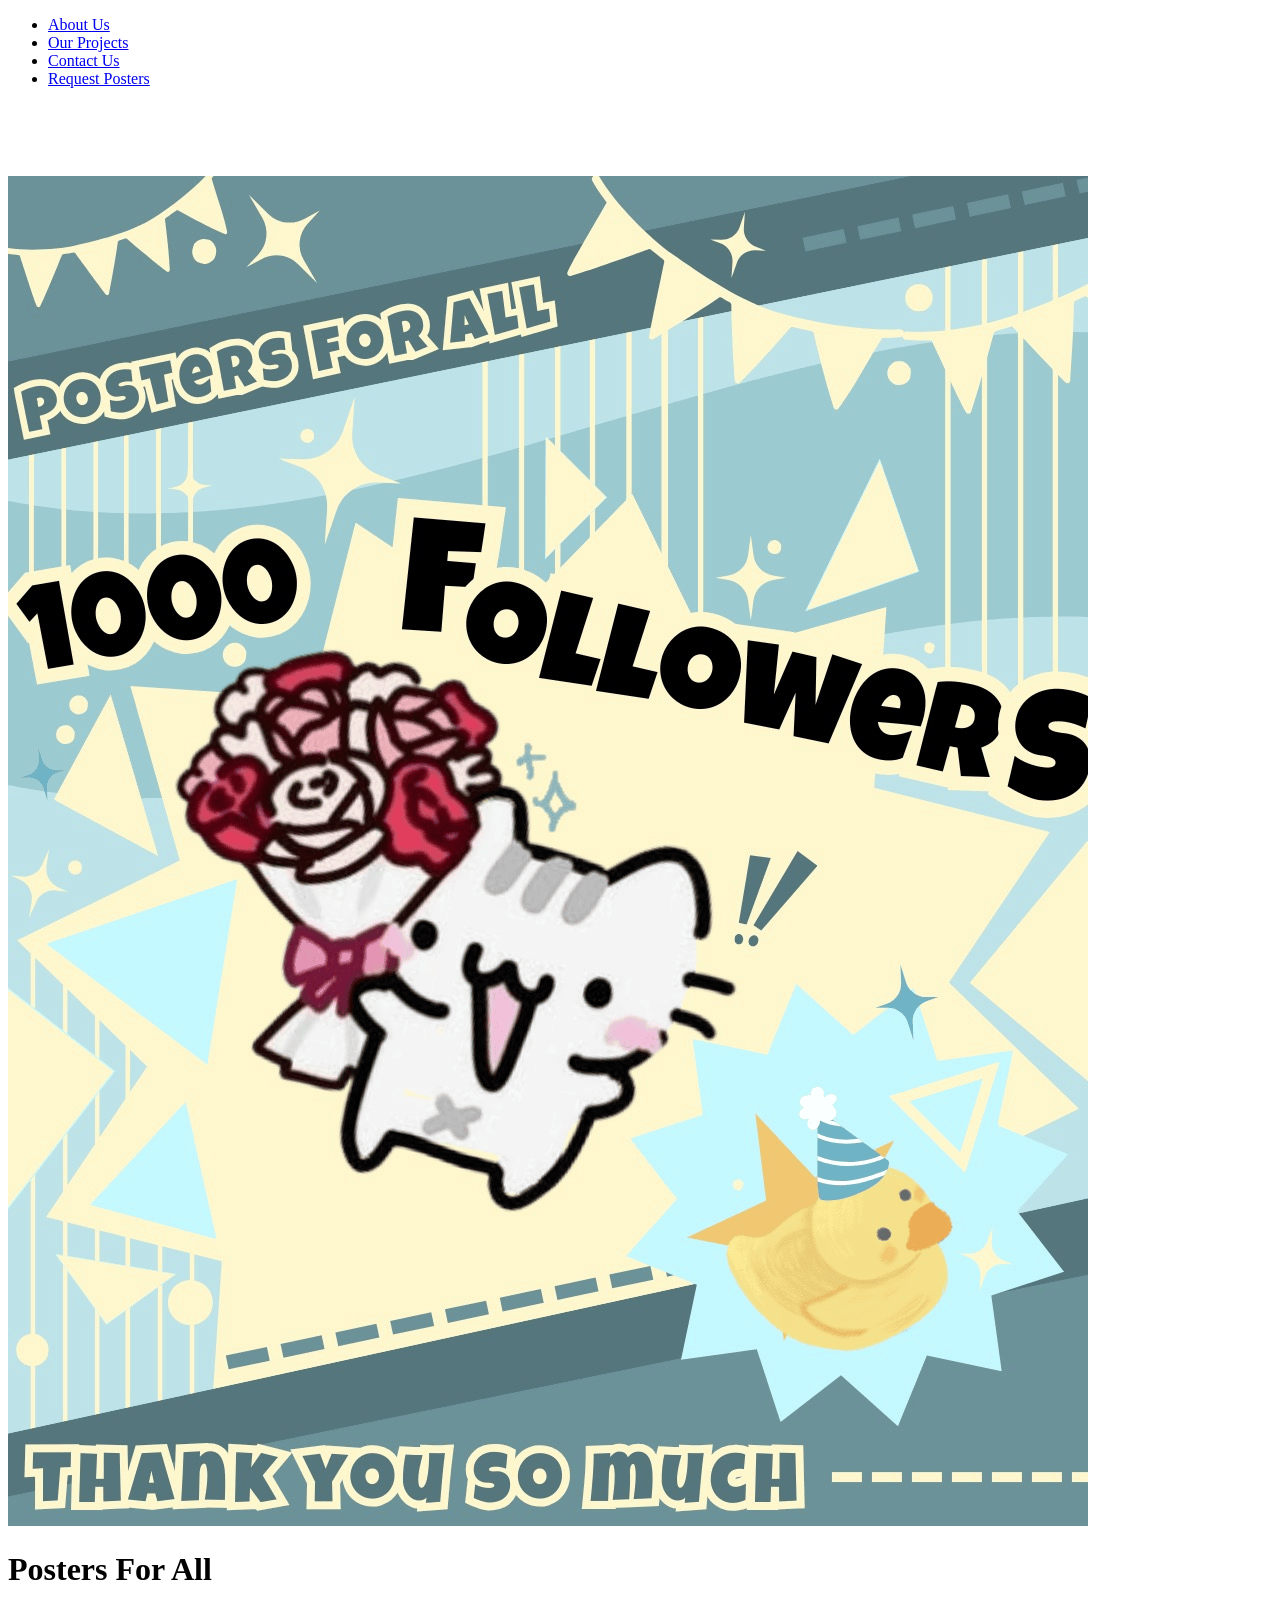
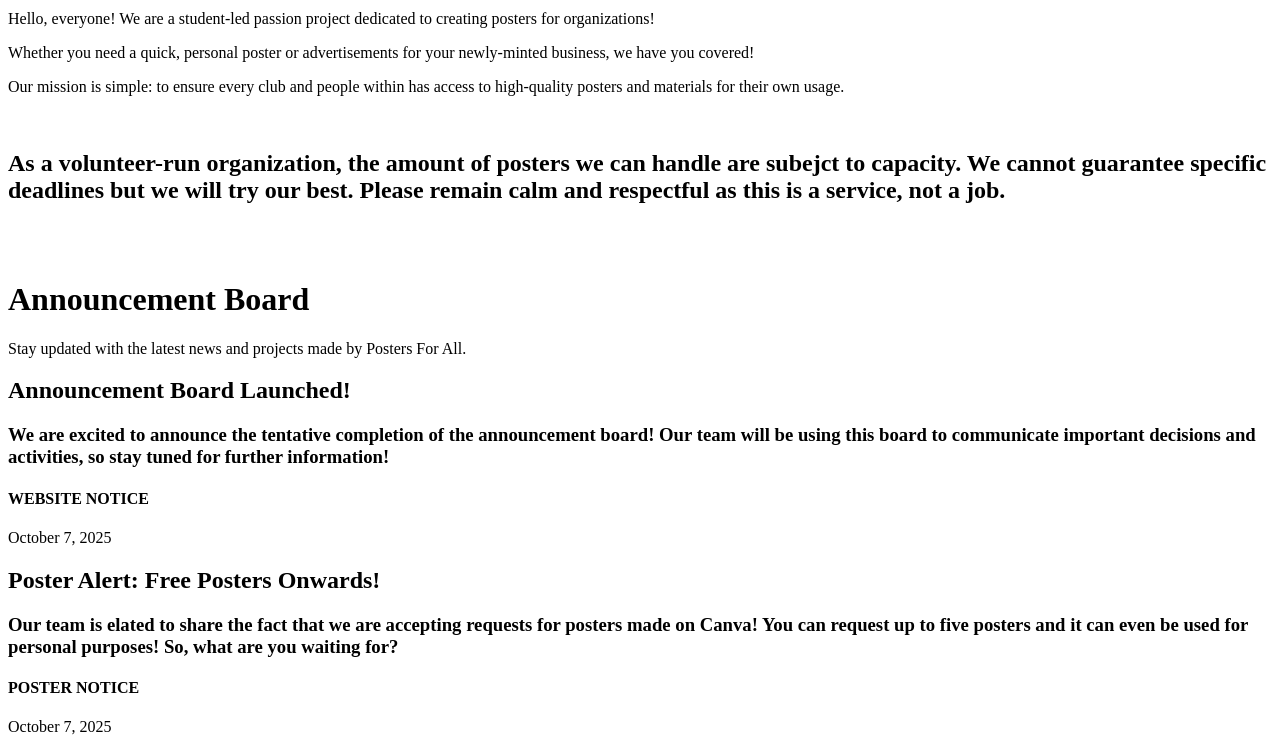
==== index.html @ 07c13b40 "gave important notice 5/29/26" ====
<!DOCTYPE html>
<html>
	<head>
		<title>Posters for All: Main</title>
		<link rel="stylesheet" href="css/styles.css">
		
		<meta charset="UTF-8">
		<meta name="description" content="A student-led project dedicated to creating posters for organizations!">
		<meta name="keywords" content="posters, project, posters for all, PostersForAll, free">
		<meta name="author" content="Posters For All">
		<meta name="viewport" content="width=device-width, initial-scale=1.0">
	</head>
	<body>
		<!-- NAVIGATIONAL BAR -->
		<div class = "main">
			<div class="navbar">
				<ul>
					<li><a href="index.html">About Us</a></li>
					<li><a href="projects.html">Our Projects</a></li>
					<li><a href="https://mail.google.com/mail/u/0/?fs=1&tf=cm&source=mailto&to=projectsfourall@gmail.com">Contact Us</a></li>
					<li><a href="https://docs.google.com/forms/d/e/1FAIpQLSc5Vnbk7p_hAK4swbmTnZWbm6JPAMnyvEiE0OnA5F0y22lorQ/viewform?fbclid=PAZXh0bgNhZW0CMTEAAacPKFKGnSz0rdnhBgEaO9XksK6mU_khh0fk0UAePi_sLjSdBiZ7N71Q8xDRUQ_aem__oYP1B9B2bLLiI9je4GeLw&pli=1">Request Posters</a></li>
				</ul>
			</div>
			<br> <br> <br> <br>
			<div class="imgtext">
				<div class="img-frame">
					<img src="images/indexTop.png" alt="A well-made poster detailing a crochet business.">
				</div>
				<div class="text-content">
					<h1> Posters For All </h1>
					<p> Hello, everyone! We are a student-led passion project dedicated to creating posters for organizations! </p>
					<p> Whether you need a quick, personal poster or advertisements for your newly-minted business, we have you covered! </p>
					<p> Our mission is simple: to ensure every club and people within has access to high-quality posters and materials for their own usage. </p>
					<br>
					<h2> As a volunteer-run organization, the amount of posters we can handle are subejct to capacity. We cannot guarantee specific deadlines but we will try our best. Please remain calm and respectful as this is a service, not a job.</h2>
				</div>
			</div>
			<br> <br>
			<div class="announcements">
				<div class="heading">
					<h1> Announcement Board </h1>
					<p> Stay updated with the latest news and projects made by Posters For All.</p>
				</div>
				<div class="announcement-list">
					<div class="frame">
						<h2> Announcement Board Launched!</h2>
						<h3> We are excited to announce the tentative completion of the announcement board! Our team will be using this board to communicate important decisions and activities, so stay tuned for further information!</h3>
						<div class="info">
							<h4 class = "one"> WEBSITE NOTICE </h4>
							<p> October 7, 2025 </p>
						</div>
					</div>
					<div class="frame">
						<h2> Poster Alert: Free Posters Onwards!</h2>
						<h3> Our team is elated to share the fact that we are accepting requests for posters made on Canva! You can request up to five posters and it can even be used for personal purposes! So, what are you waiting for?</h3>
						<div class="info">
							<h4 class = "two"> POSTER NOTICE </h4>
							<p> October 7, 2025 </p>
						</div>
					</div>
				</div>
			</div>
		</div>
	</body>
</html>
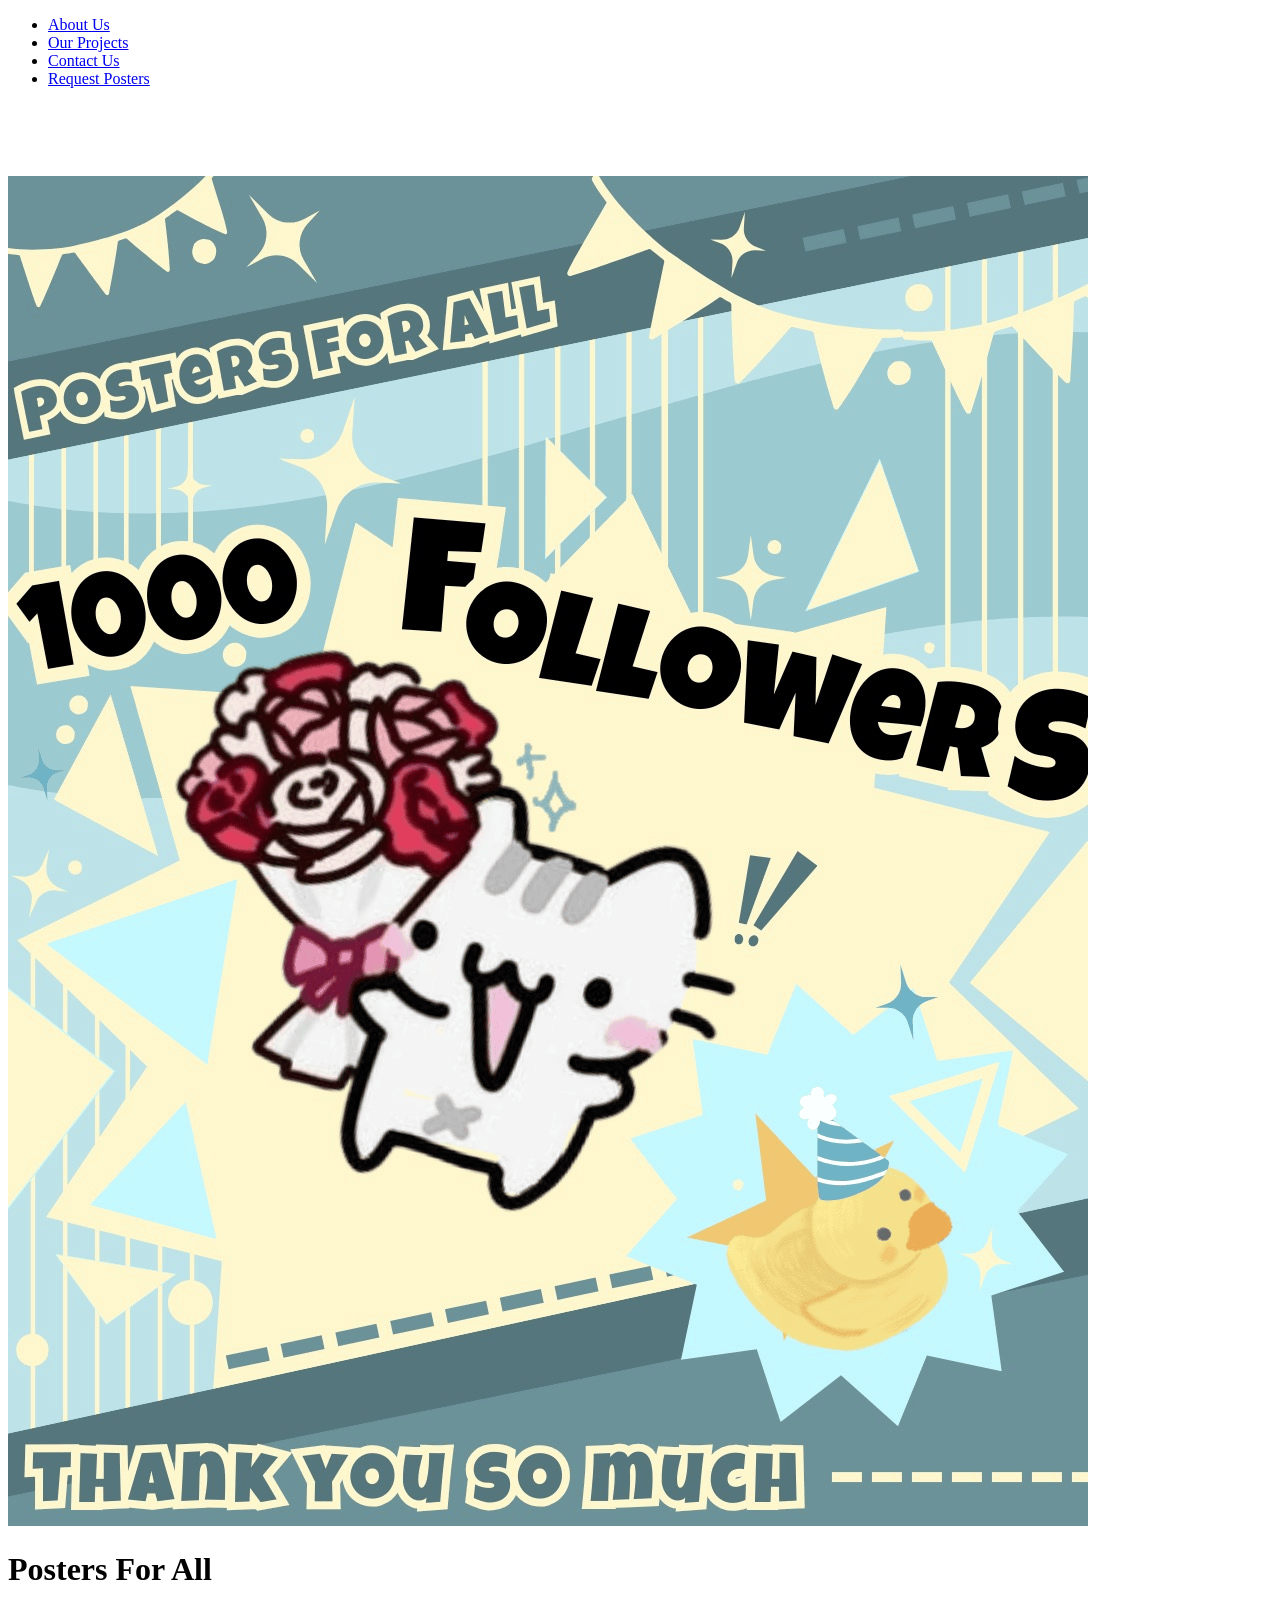
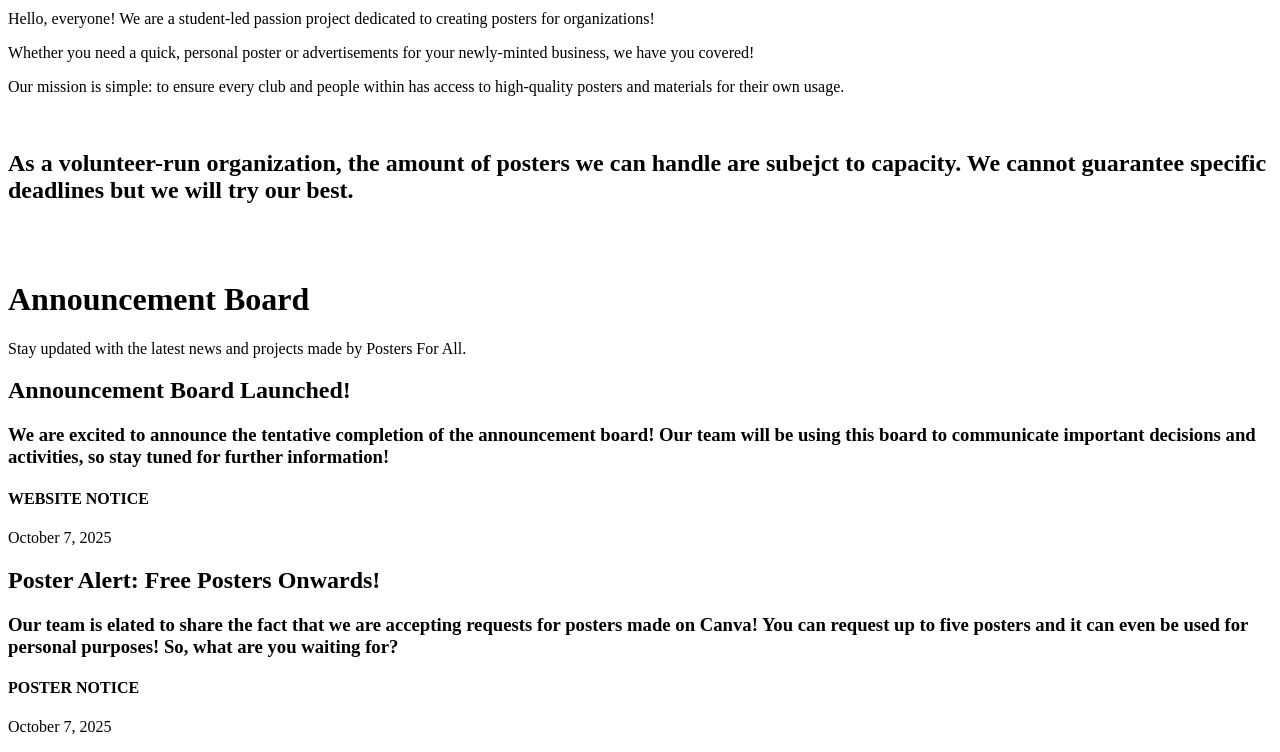
==== commit f7fd303b: "gave important notice 5/29/26" ====
--- a/index.html
+++ b/index.html
@@ -31,10 +31,10 @@
 					<p> Hello, everyone! We are a student-led passion project dedicated to creating posters for organizations! </p>
 					<p> Whether you need a quick, personal poster or advertisements for your newly-minted business, we have you covered! </p>
 					<p> Our mission is simple: to ensure every club and people within has access to high-quality posters and materials for their own usage. </p>
-					<br>
-					<h2> As a volunteer-run organization, the amount of posters we can handle are subejct to capacity. We cannot guarantee specific deadlines but we will try our best. Please remain calm and respectful as this is a service, not a job.</h2>
 				</div>
 			</div>
+			<br>
+			<h2> As a volunteer-run organization, the amount of posters we can handle are subejct to capacity. We cannot guarantee specific deadlines but we will try our best.</h2>
 			<br> <br>
 			<div class="announcements">
 				<div class="heading">
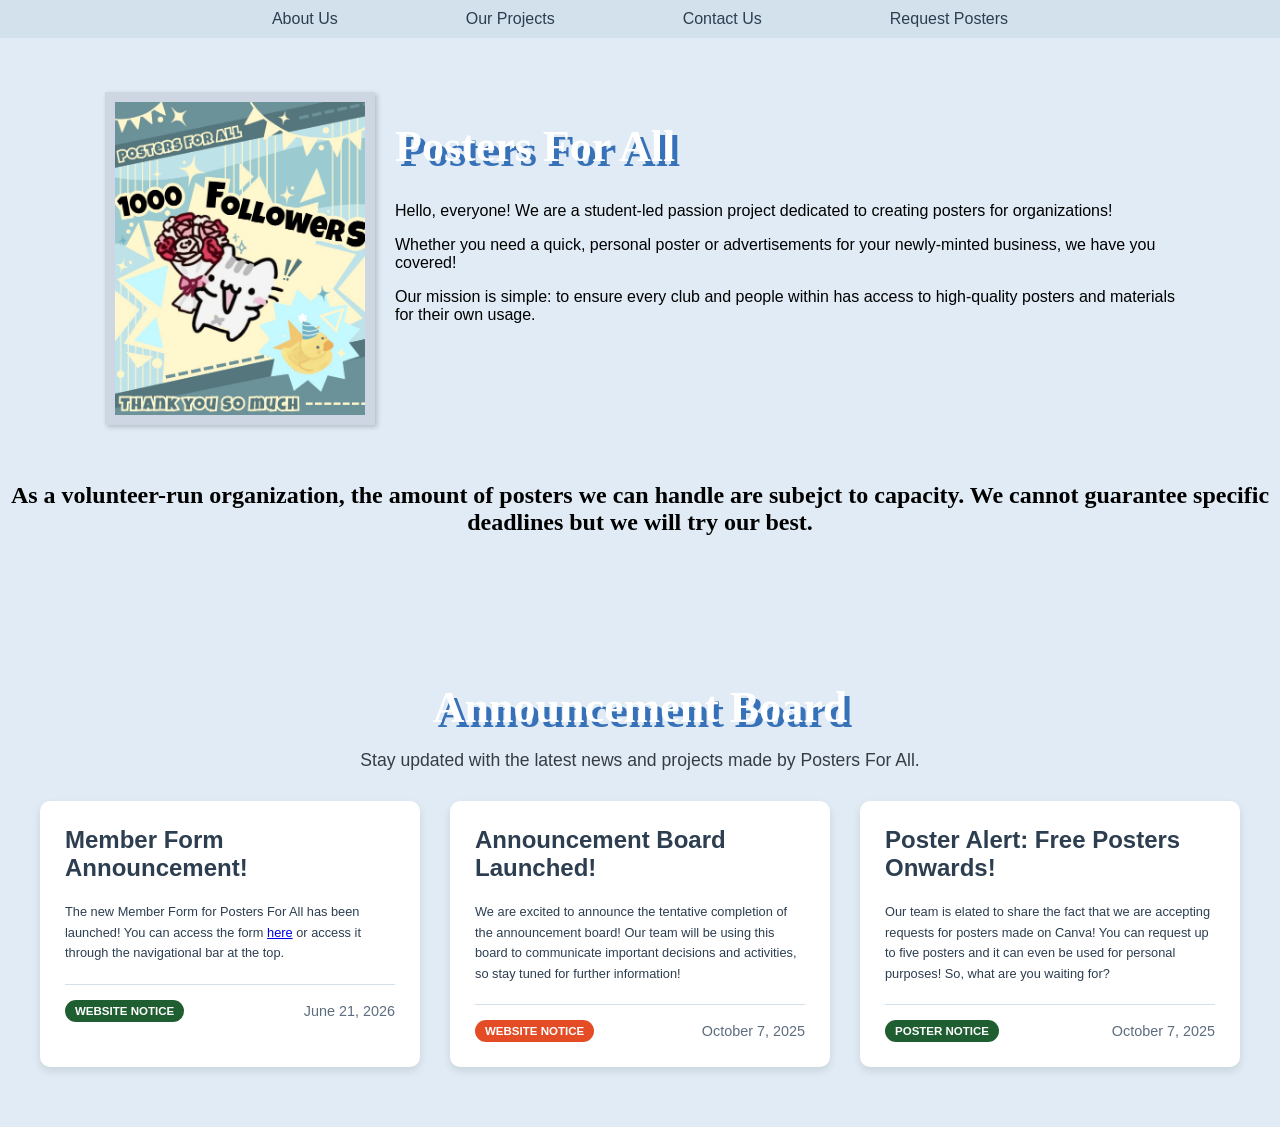
==== commit 6c6cccda: "test for new announcement" ====
--- a/index.html
+++ b/index.html
@@ -34,7 +34,9 @@
 				</div>
 			</div>
 			<br>
-			<h2> As a volunteer-run organization, the amount of posters we can handle are subejct to capacity. We cannot guarantee specific deadlines but we will try our best.</h2>
+			<div class="centered-text">
+				<h2> As a volunteer-run organization, the amount of posters we can handle are subejct to capacity. We cannot guarantee specific deadlines but we will try our best.</h2>
+			</div>
 			<br> <br>
 			<div class="announcements">
 				<div class="heading">
@@ -42,6 +44,14 @@
 					<p> Stay updated with the latest news and projects made by Posters For All.</p>
 				</div>
 				<div class="announcement-list">
+					<div class="frame">
+						<h2> Member Form Announcement!</h2>
+						<h3> The new Member Form for Posters For All has been launched! You can access the form <a href="https://forms.gle/cGk2jo5zcgvtZFfU6">here</a> or access it through the navigational bar at the top.</h3>
+						<div class="info">
+							<h4 class = "two"> WEBSITE NOTICE </h4>
+							<p> June 21, 2026 </p>
+						</div>
+					</div>
 					<div class="frame">
 						<h2> Announcement Board Launched!</h2>
 						<h3> We are excited to announce the tentative completion of the announcement board! Our team will be using this board to communicate important decisions and activities, so stay tuned for further information!</h3>
--- a/css/styles.css
+++ b/css/styles.css
@@ -0,0 +1,287 @@
+/* GENERALS */
+body {
+	background-color: #E0EBF5;
+	background-image: url("../images/background.jpg");
+    background-size: cover; 
+    background-position: top center;
+    background-repeat: no-repeat;
+	margin: 0;
+}
+
+.main {
+	min-height: 105vh; 
+}
+/* NAVBAR */
+.navbar {
+	background-color: #D2E1EB;
+	position: fixed;
+	width: 100%;
+}
+
+.navbar ul {
+	list-style-type: none;
+    margin: 0;
+    padding: 0;
+    display: flex;
+    justify-content: center;
+}
+
+.navbar a {
+	color: #2C3E50;
+	font-family: 'Montserrat', sans-serif;
+	display: block;
+	margin: 10px 5vw;
+	text-decoration: none;
+    transition: color 0.25s;
+}
+
+.navbar a:hover {
+	color: #C76B6B;
+}
+/* TEXT */
+@font-face {
+	font-family: 'BubbleLetters';
+	src : url('../fonts/NegritaPro.ttf') format('truetype');
+}
+h1 {
+	font-family: 'BubbleLetters';
+	font-size: 44px;
+	text-shadow: 5px 5px #3771B8;
+	color: #FFFFFF;
+}
+
+p {
+	font-family: Tahoma, sans-serif;
+}
+/* IMAGE AND TEXT */
+.imgtext {
+    display: flex;
+    gap: 20px; 
+    max-width: 1200px;
+    padding: 20px;
+    margin: 0 auto; 
+    flex-wrap: wrap; 
+    justify-content: center;
+}
+
+.imgtext .img-frame {
+    border: 10px solid #cfd6e3; 
+    box-shadow: 2px 2px 5px rgba(0, 0, 0, 0.2);
+    flex-shrink: 0;
+    flex-basis: 250px; 
+    max-width: 300px; 
+}
+
+.imgtext .img-frame img {
+    display: block; 
+    width: 100%;
+    height: auto;
+}
+
+.imgtext .text-content {
+    flex-grow: 1; 
+    min-width: 300px;
+    max-width: 65%; 
+}
+
+.centered-text {
+	text-align: center;
+}
+/* ANNOUNCEMENT BOARD */
+.announcements {
+    max-width: 1200px; 
+    margin: 40px auto; 
+    padding: 20px;
+}
+
+.announcements .heading {
+    text-align: center;
+    margin-bottom: 30px;
+}
+
+.announcements .heading h1 {
+    margin-bottom: 10px;
+}
+
+.announcements .heading p {
+    color: #373C43; 
+    font-size: 1.1em;
+}
+
+.announcement-list {
+    display: flex;
+    flex-wrap: wrap;
+    gap: 30px; 
+    justify-content: center;
+}
+
+.announcement-list .frame {
+    background-color: #FFFFFF; 
+    border-radius: 10px; 
+    box-shadow: 0 4px 8px rgba(0, 0, 0, 0.1);
+    padding: 25px;
+    flex-basis: 300px; 
+    flex-grow: 1; 
+    max-width: 350px; 
+    transition: transform 0.3s ease-in-out;
+}
+
+.announcement-list .frame:hover {
+    transform: translateY(-5px);
+    box-shadow: 0 6px 12px rgba(0, 0, 0, 0.15);
+}
+
+.announcement-list .frame h2 {
+    color: #2C3E50; 
+    font-family: 'Montserrat', sans-serif;
+    font-size: 1.5em;
+    margin-top: 0;
+}
+
+.announcement-list .frame h3 {
+    color: #2C3E50; 
+    font-family: Tahoma, sans-serif;
+    font-size: 0.8em;
+    font-weight: normal;
+    line-height: 1.6;
+    margin-bottom: 20px;
+}
+
+.announcement-list .frame .info {
+    border-top: 1px solid #D2E1EB;
+    padding-top: 15px;
+    display: flex;
+    justify-content: space-between;
+    align-items: center;
+    font-size: 0.9em;
+}
+
+.announcement-list .frame .info h4 {
+    color: #FFFFFF;
+    font-family: Verdana, sans-serif;
+    font-weight: bold;
+    margin: 0;
+    padding: 5px 10px;
+    border-radius: 20px; 
+    display: inline-block; 
+    font-size: 0.8em; 
+}
+
+.announcement-list .frame .info .one {
+	background-color: #E34C25;
+}
+.announcement-list .frame .info .two {
+	background-color: #1F5E30;
+}
+
+.announcement-list .frame .info p {
+    color: #5D6D7E;
+    font-family: Tahoma, sans-serif;
+    margin: 0;
+}
+/* PROJECT SLIDESHOW */
+.project-gallery {
+    padding: 80px 20px 40px; 
+    max-width: 800px;
+    margin: 0 auto;
+    text-align: center;
+}
+
+.slideshow-container {
+    position: relative;
+    max-width: 60vh;
+    max-height: 75vh;
+    margin: 0 auto;
+    box-shadow: 0 10px 20px rgba(0, 0, 0, 0.19), 0 6px 6px rgba(0, 0, 0, 0.23);
+    border-radius: 10px;
+    overflow: hidden;
+    background-color: #FFFFFF;
+}
+
+.mySlides {
+    display: none; 
+    width: 100%;
+    max-width: 60vh;
+    max-height: 75vh;
+    aspect-ratio: 4/5;
+    overflow: hidden;
+}
+
+.mySlides img {
+    width: 100%;
+    height: 100%;
+    object-fit: contain; 
+    background-color: #373C43;
+}
+
+.prev, .next {
+    cursor: pointer;
+    position: absolute;
+    top: 50%;
+    width: auto;
+    padding: 16px;
+    margin-top: -22px;
+    color: white;
+    font-weight: bold;
+    font-size: 18px;
+    transition: 0.6s ease;
+    border-radius: 0 3px 3px 0;
+    user-select: none;
+    background-color: rgba(0,0,0,0.5);
+}
+
+.prev {
+    left: 0;
+    border-radius: 0 3px 3px 0; 
+}
+
+.next {
+    right: 0;
+    border-radius: 3px 0 0 3px;
+}
+
+.prev:hover, .next:hover {
+    background-color: rgba(0,0,0,0.8);
+}
+
+.text {
+    color: #f2f2f2;
+    font-size: 15px;
+    font-family: 'Montserrat', sans-serif;
+    padding: 8px 12px;
+    position: absolute;
+    bottom: 0;
+    width: 100%;
+    text-align: center;
+    background-color: rgba(0, 0, 0, 0.4);
+}
+
+.dot-container {
+    text-align: center;
+    padding: 20px 0;
+}
+
+.dot {
+    cursor: pointer;
+    height: 15px;
+    width: 15px;
+    margin: 0 2px;
+    background-color: #bbb;
+    border-radius: 50%;
+    display: inline-block;
+    transition: background-color 0.6s ease;
+}
+
+.active, .dot:hover {
+    background-color: #3771B8; 
+}
+
+.fade {
+    animation-name: fade;
+    animation-duration: 1.5s;
+}
+
+@keyframes fade {
+    from {opacity: .4}
+    to {opacity: 1}
+}
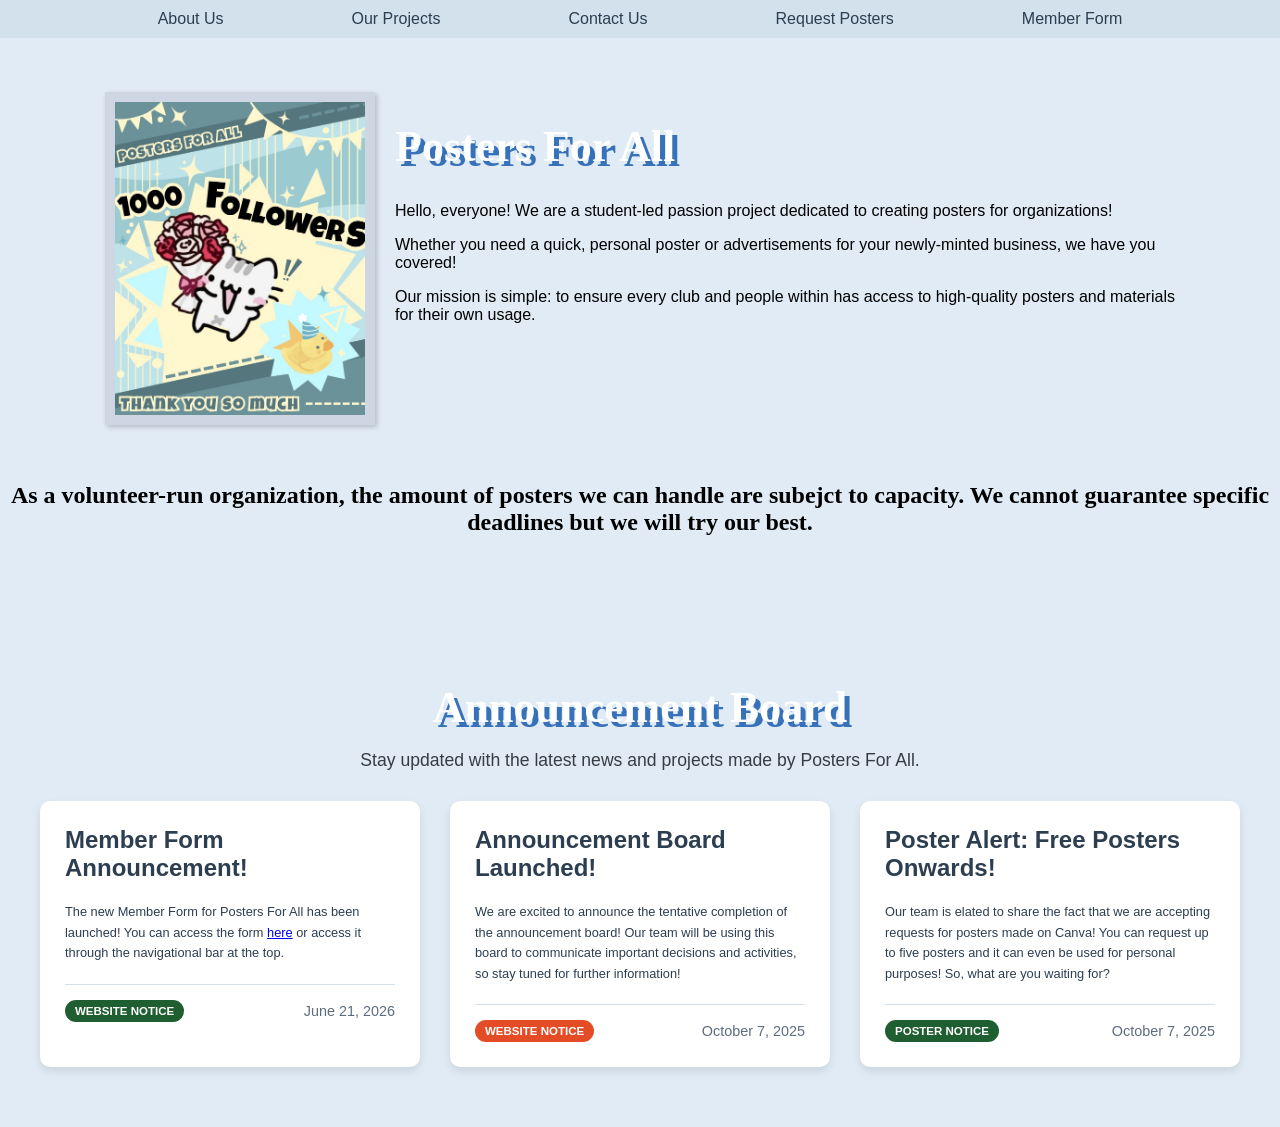
==== commit 9bf05236: "updated navbar" ====
--- a/index.html
+++ b/index.html
@@ -19,6 +19,7 @@
 					<li><a href="projects.html">Our Projects</a></li>
 					<li><a href="https://mail.google.com/mail/u/0/?fs=1&tf=cm&source=mailto&to=projectsfourall@gmail.com">Contact Us</a></li>
 					<li><a href="https://docs.google.com/forms/d/e/1FAIpQLSc5Vnbk7p_hAK4swbmTnZWbm6JPAMnyvEiE0OnA5F0y22lorQ/viewform?fbclid=PAZXh0bgNhZW0CMTEAAacPKFKGnSz0rdnhBgEaO9XksK6mU_khh0fk0UAePi_sLjSdBiZ7N71Q8xDRUQ_aem__oYP1B9B2bLLiI9je4GeLw&pli=1">Request Posters</a></li>
+					<li><a href="https://forms.gle/cGk2jo5zcgvtZFfU6">Member Form</a></li>
 				</ul>
 			</div>
 			<br> <br> <br> <br>
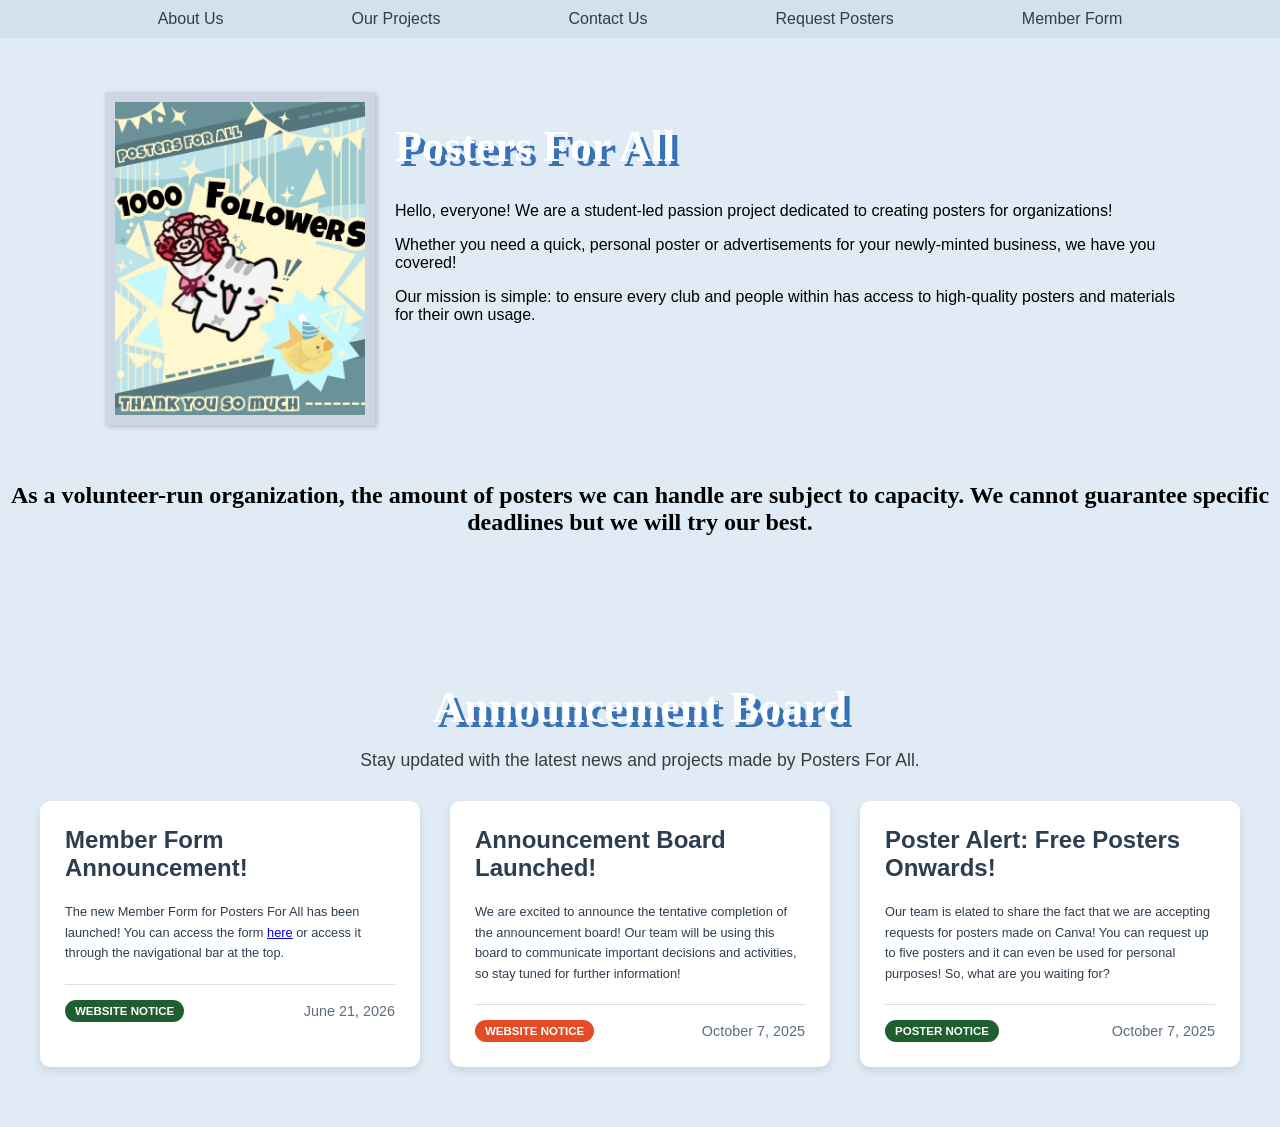
==== commit 5c8a32e4: "fixed horrendeous typo" ====
--- a/index.html
+++ b/index.html
@@ -36,7 +36,7 @@
 			</div>
 			<br>
 			<div class="centered-text">
-				<h2> As a volunteer-run organization, the amount of posters we can handle are subejct to capacity. We cannot guarantee specific deadlines but we will try our best.</h2>
+				<h2> As a volunteer-run organization, the amount of posters we can handle are subject to capacity. We cannot guarantee specific deadlines but we will try our best.</h2>
 			</div>
 			<br> <br>
 			<div class="announcements">
